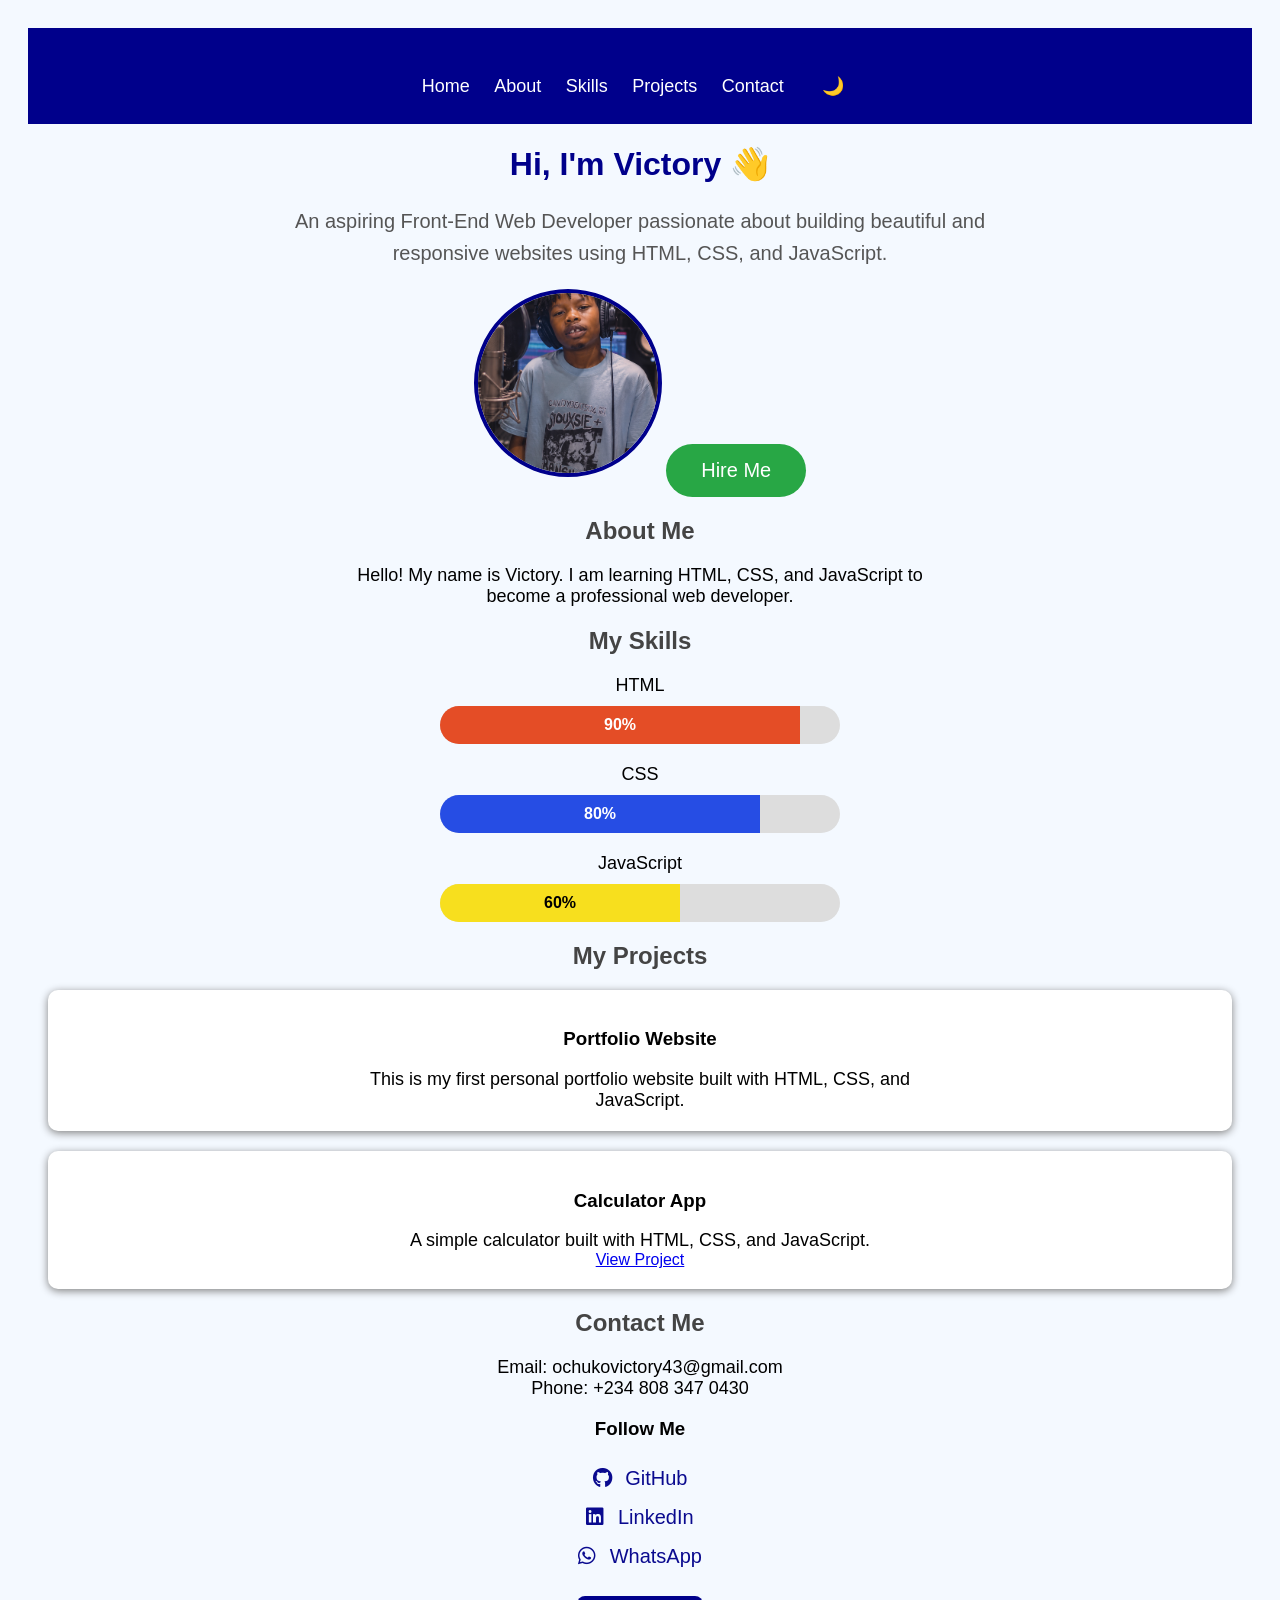
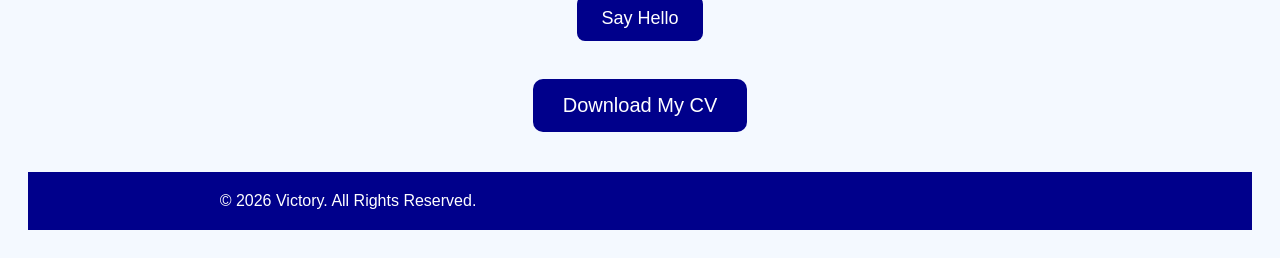
==== index.html @ af9e88bd "Add files via upload Update portfolio Website" ====
<!DOCTYPE html>
<html>
<head>
    <title>My First Website </title>
    <link rel="stylesheet" href="style.css">
    
<link rel="stylesheet" href="https://cdnjs.cloudflare.com/ajax/libs/font-awesome/6.5.2/css/all.min.css">
</head>
    <body>
  
<nav>
    <a href="#">Home</a>
    <a href="#about">About</a>
    <a href="#skills">Skills</a>
    <a href="#projects">Projects</a>
    <a href="#contact">Contact</a>
    <button onclick="toggleMode()">🌙</button>
</nav>
      
<h1>Hi, I'm Victory 👋</h1>

<p class="intro">
    An aspiring Front-End Web Developer passionate about building beautiful and responsive websites using HTML, CSS, and JavaScript.
</p>

<img src="victory.jpg" alt="Victory's Photo">

<a href="#contact">
    <button class="hire-btn">Hire Me</button>
</a>

<h2 id="about">About Me</h2>
<p>
Hello! My name is Victory. I am learning HTML, CSS, and JavaScript to become a professional web developer.
</p>

<section id="skills">
    <h2>My Skills</h2>

    <p>HTML</p>
    <div class="skill-bar">
        <div class="skill html">90%</div>
    </div>

    <p>CSS</p>
    <div class="skill-bar">
        <div class="skill css">80%</div>
    </div>

    <p>JavaScript</p>
    <div class="skill-bar">
        <div class="skill js">60%</div>
    </div>
</section>

<h2 id="projects">My Projects</h2>

<div class="project">
    <h3>Portfolio Website</h3>
    <p>This is my first personal portfolio website built with HTML, CSS, and JavaScript.</p>
</div>

<div class="project">
    <h3>Calculator App</h3>
    <p>A simple calculator built with HTML, CSS, and JavaScript.</p>
    <a href="Calculator/index.html" target="_blank">View Project</a>
</div>

<h2 id="contact">Contact Me</h2>
<p>Email: ochukovictory43@gmail.com</p>
<p>Phone: +234 808 347 0430</p>

<h3>Follow Me</h3>

<div class="social-links">

<a href="https://github.com/vicktory17" target="_blank">
    <i class="fab fa-github"></i> GitHub
</a><br>

<a href="https://linkedin.com/in/vicktory17" target="_blank">
    <i class="fab fa-linkedin"></i> LinkedIn
</a><br>

<a href="https://wa.me/2348083470430" target="_blank">
    <i class="fab fa-whatsapp"></i> WhatsApp
</a><br>

</div>

<button onclick="sayHello()">Say Hello</button>

<br><br>
<a href="cv.pdf" download>
    <button>Download My CV</button>
</a>

<footer>
    <p>© 2026 Victory. All Rights Reserved.</p>
</footer>

<script src="script.js"></script>
</body>
</html>
---- style.css ----
body {
    background-color: #f4f9ff;
    font-family: Arial, sans-serif;
    text-align: center;
    padding: 20px;
}

h1 {
    color: darkblue;
}

h2 {
    color: #444;
}

    img {
    width: 180px;
    height: 180px;
    border-radius: 50%;
    object-fit: cover;
    border: 4px solid darkblue;
}

p {
    font-size: 18px;
    max-width: 600px;
    margin: auto;
}

ul {
    list-style: none;
    padding: 0;
}

li {
    background: darkblue;
    color: white;
    margin: 10px auto;
    padding: 10px;
    width: 200px;
    border-radius: 8px;
}

button {
    margin-top: 20px;
    padding: 12px 24px;
    font-size: 18px;
    border: none;
    border-radius: 8px;
    background: darkblue;
    color: white;
}

nav {
    background-color: darkblue;
    padding: 15px;
    text-align: center;
}

nav a {
    color: white;
    text-decoration: none;
    margin: 10px;
    font-size: 18px;
}

.project {
    background: white;
    padding: 20px;
    margin: 20px;
    border-radius: 10px;
    box-shadow: 0 2px 8px gray;
}

html {
    scroll-behavior: smooth;
}

footer {
    background: darkblue;
    color: white;
    text-align: center;
    padding: 20px;
    margin-top: 40px;
}

footer p {
    margin: 0;
    font-size: 16px;
}

button {
    transition: 0.3s;
}

button:hover {
    background: royalblue;
    transform: scale(1.05);
}

a button {
    background: darkblue;
    color: white;
    padding: 15px 30px;
    border: none;
    border-radius: 10px;
    font-size: 20px;
    cursor: pointer;
    margin-top: 20px;
}

a button:hover {
    background: navy;
}

.dark-mode {
    background-color: #121212;
    color: white;
}

.dark-mode .project {
    background: #222;
    color: white;
}

.dark-mode nav {
    background: #000080;
}

.skill-bar {
    width: 90%;
    max-width: 400px;
    background: #ddd;
    border-radius: 20px;
    margin: 10px auto 20px;
    overflow: hidden;
}

.skill {
    color: white;
    text-align: center;
    padding: 10px 0;
    font-weight: bold;
    animation: fillBar 2s ease;
}

.html {
    width: 90%;
    background: #e44d26;
}

.css {
    width: 80%;
    background: #264de4;
}

.js {
    width: 60%;
    background: #f7df1e;
    color: black;
}

@keyframes fillBar {
    from {
        width: 0;
    }
}

section {
    animation: fadeIn 1s ease-in;
}

@keyframes fadeIn {
    from {
        opacity: 0;
        transform: translateY(30px);
    }

    to {
        opacity: 1;
        transform: translateY(0);
    }
}

.social-links a {
    display: inline-block;
    margin: 8px;
    font-size: 20px;
    text-decoration: none;
    color: #0a0a8f;
    transition: 0.3s;
}

.social-links a:hover {
    color: #ff9800;
    transform: scale(1.2);
}

.social-links i {
    margin-right: 8px;
}

.intro {
    font-size: 20px;
    max-width: 700px;
    margin: 20px auto;
    line-height: 1.6;
    color: #555;
}

.dark-mode .intro {
    color: #ddd;
}

.hire-btn {
    background: #28a745;
    color: white;
    padding: 15px 35px;
    border: none;
    border-radius: 30px;
    font-size: 20px;
    cursor: pointer;
    transition: 0.3s;
}

.hire-btn:hover {
    background: #218838;
    transform: scale(1.05);
}
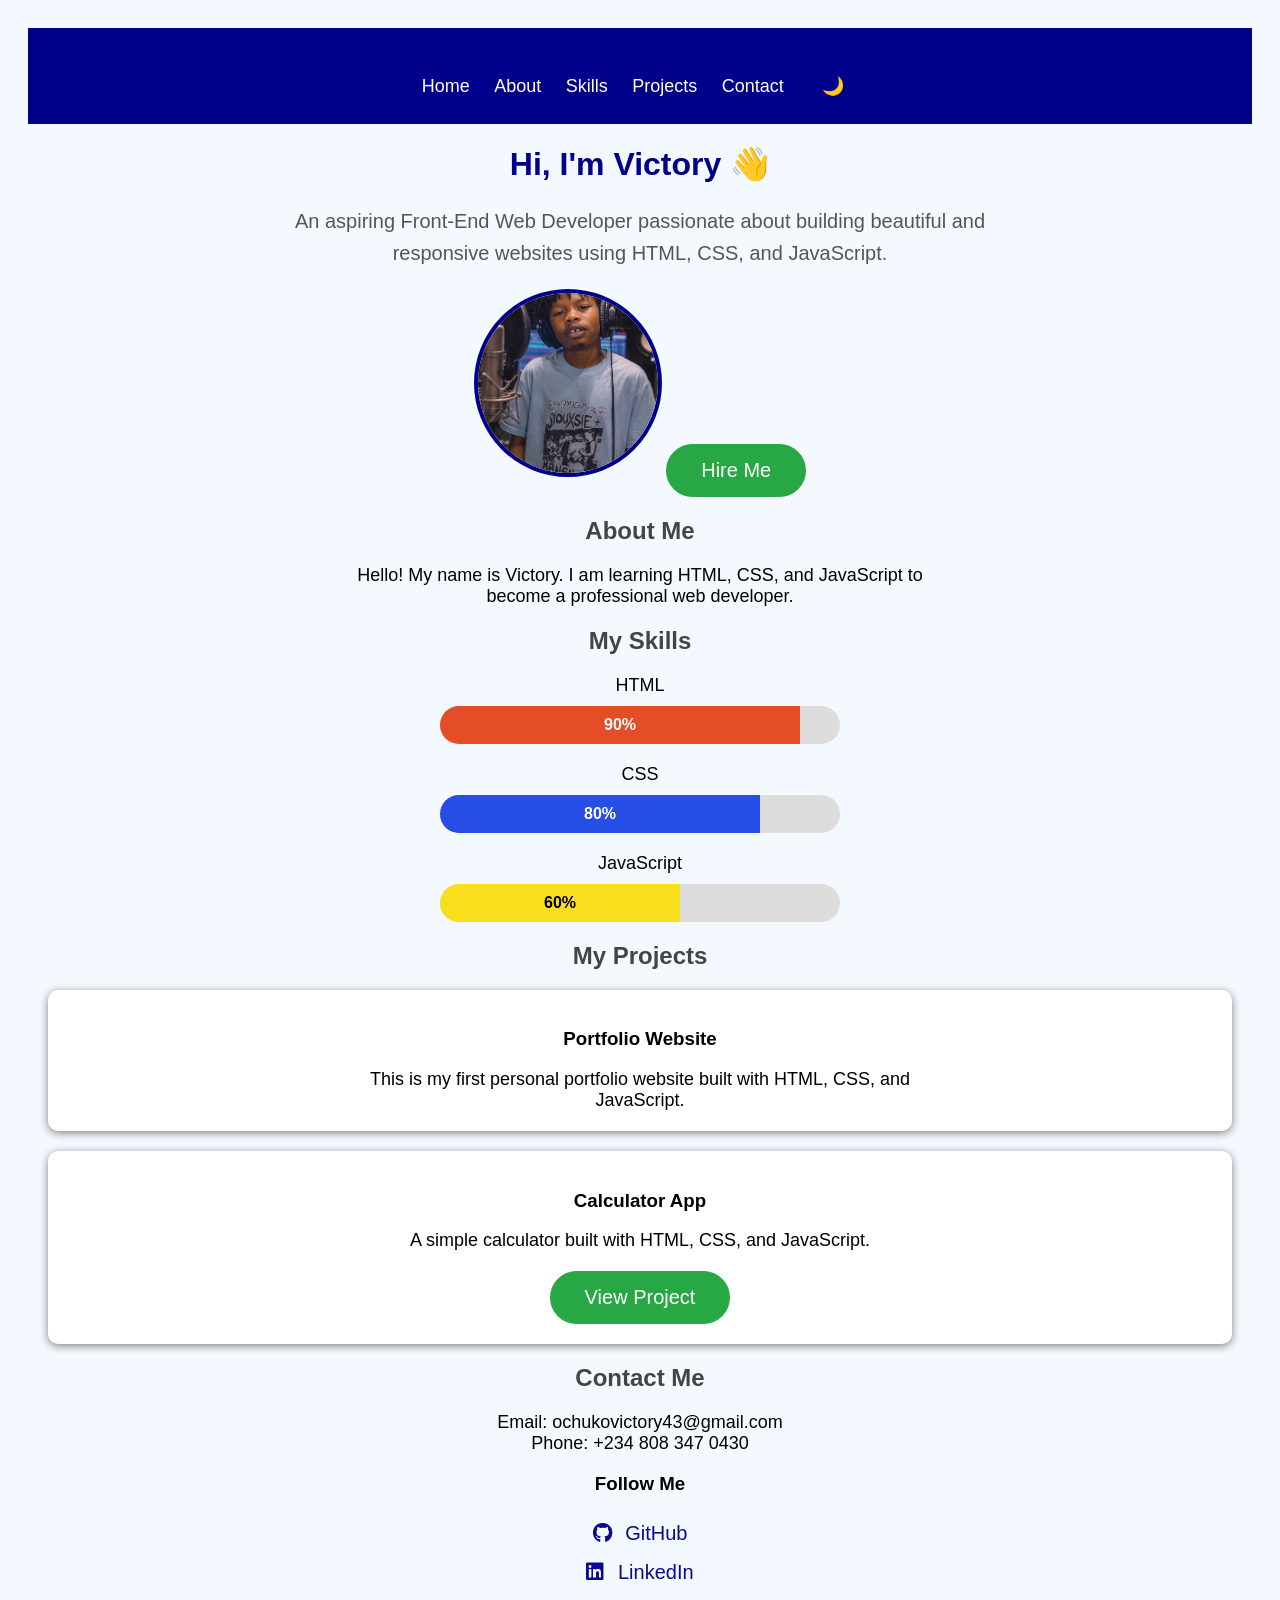
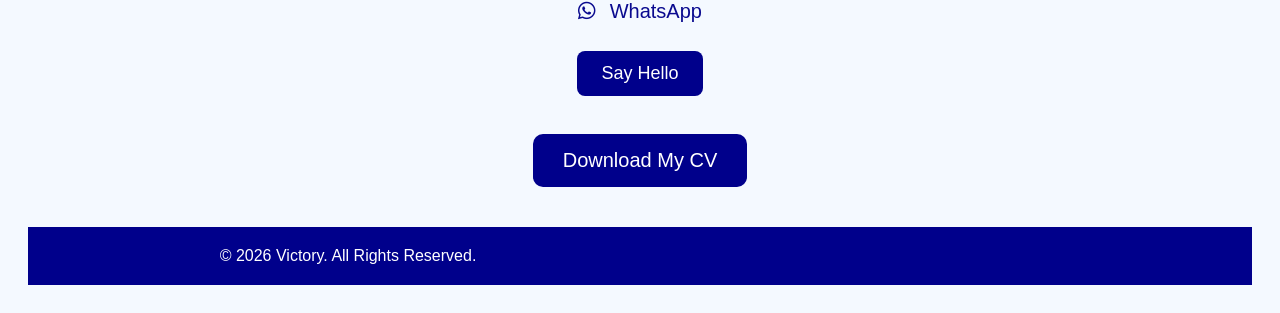
==== commit 0edb2376: "Add files via upload Update portfolio Website" ====
--- a/index.html
+++ b/index.html
@@ -63,7 +63,9 @@
 <div class="project">
     <h3>Calculator App</h3>
     <p>A simple calculator built with HTML, CSS, and JavaScript.</p>
-    <a href="Calculator/index.html" target="_blank">View Project</a>
+    <a href="Calculator/index.html" target="_blank">
+    <button class="hire-btn">View Project</button>
+</a>
 </div>
 
 <h2 id="contact">Contact Me</h2>
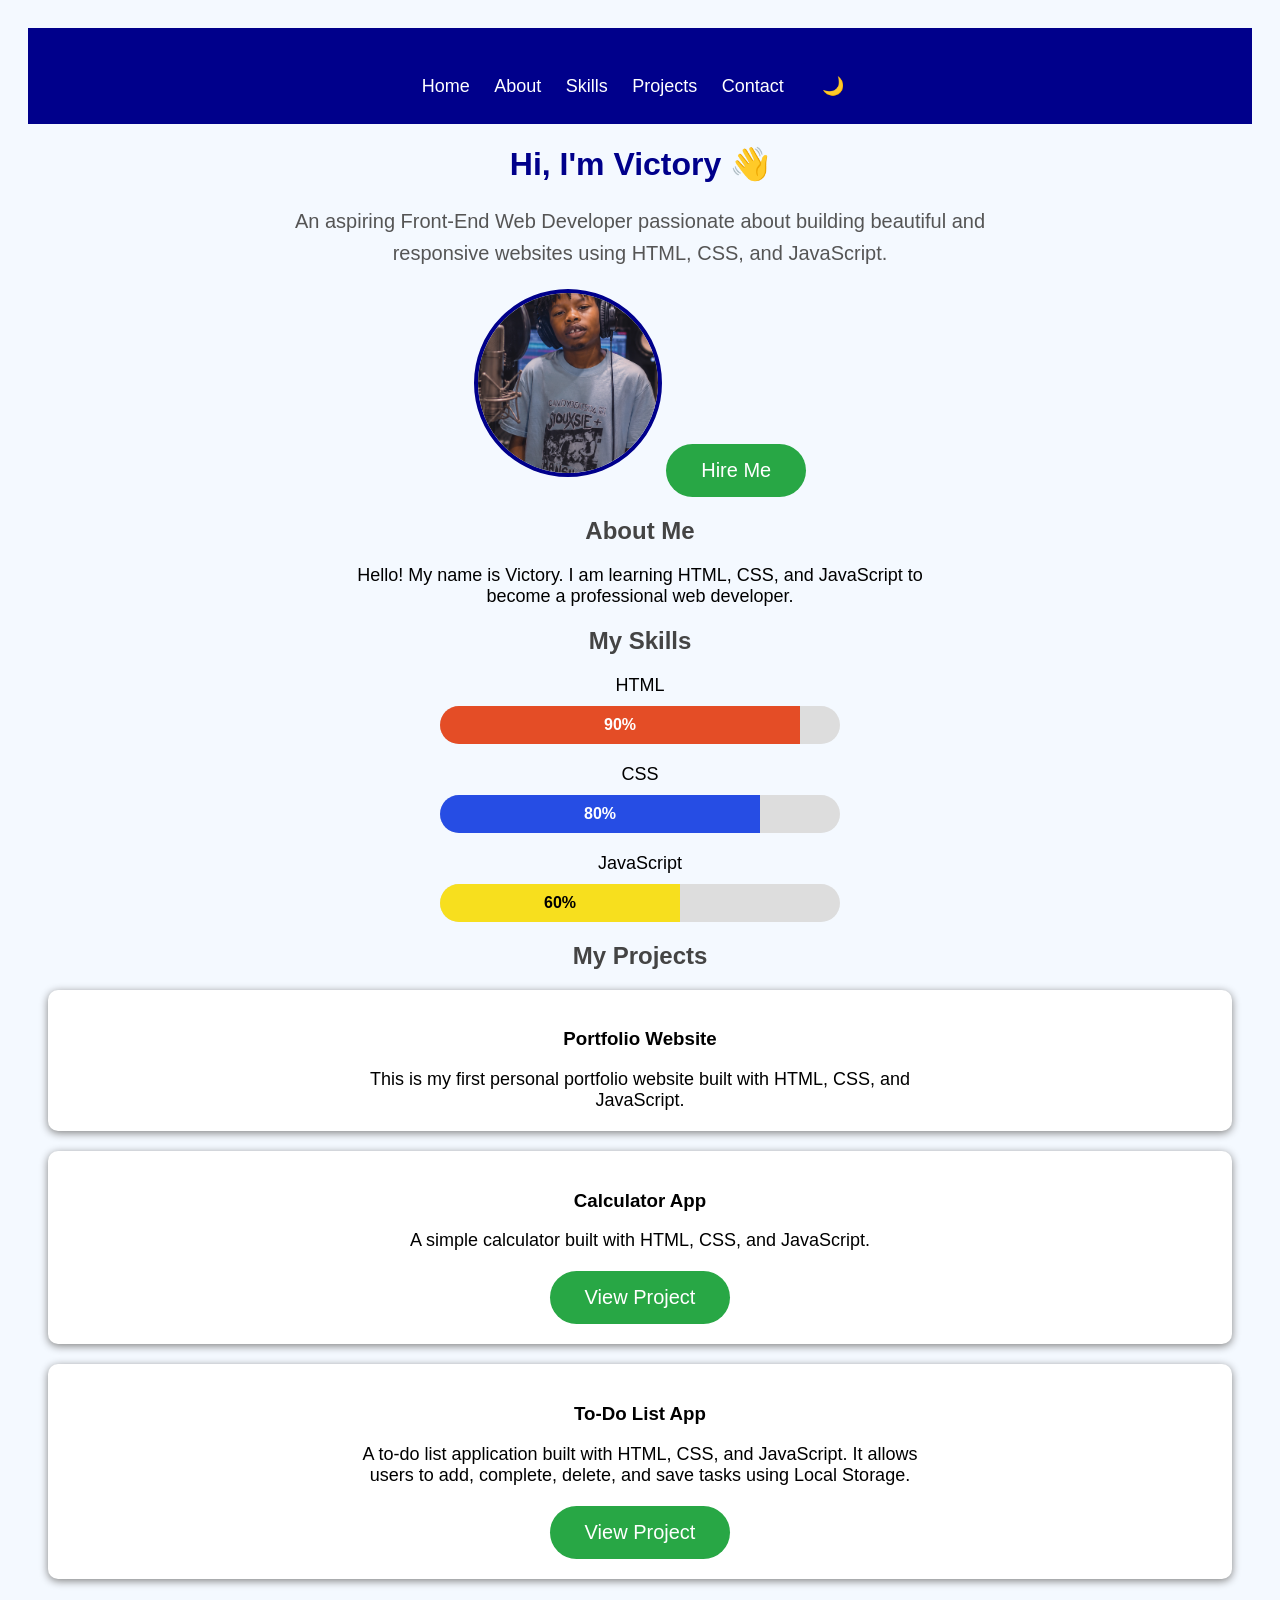
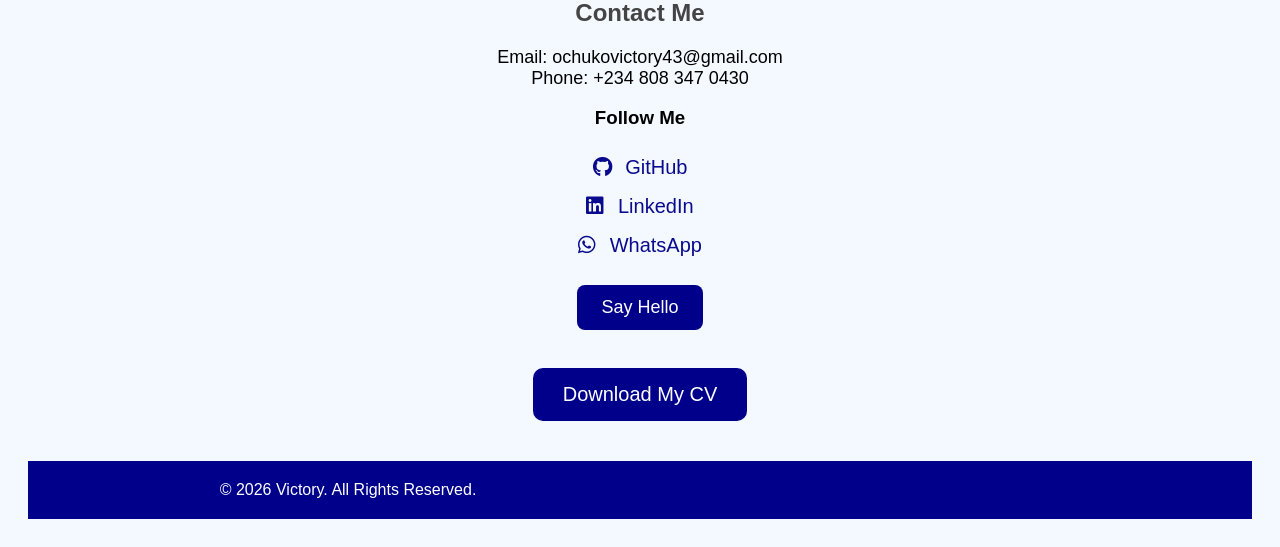
==== commit b94bf006: "Add files via upload Update portfolio Website" ====
--- a/index.html
+++ b/index.html
@@ -68,6 +68,15 @@
 </a>
 </div>
 
+<div class="project">
+    <h3>To-Do List App</h3>
+    <p>A to-do list application built with HTML, CSS, and JavaScript. It allows users to add, complete, delete, and save tasks using Local Storage.</p>
+
+    <a href="TodoApp/index.html" target="_blank">
+        <button class="hire-btn">View Project</button>
+    </a>
+</div>
+
 <h2 id="contact">Contact Me</h2>
 <p>Email: ochukovictory43@gmail.com</p>
 <p>Phone: +234 808 347 0430</p>
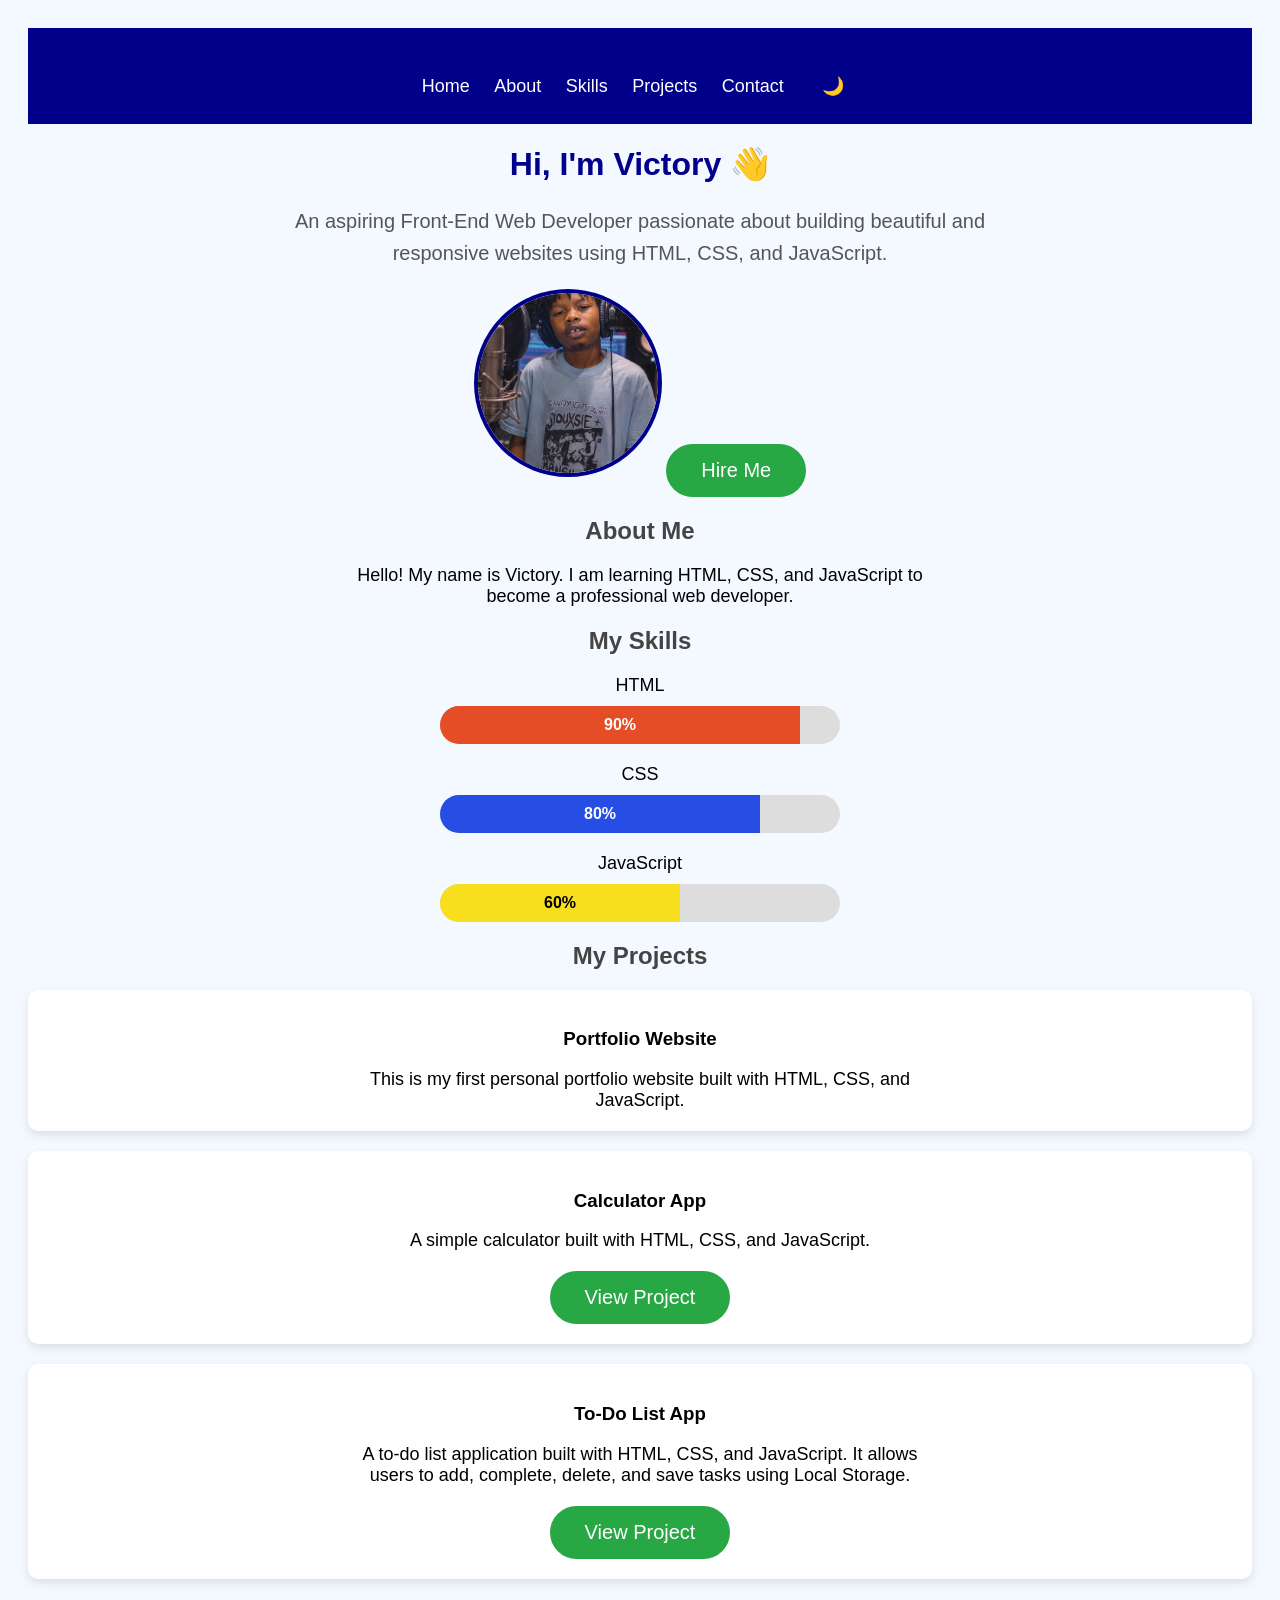
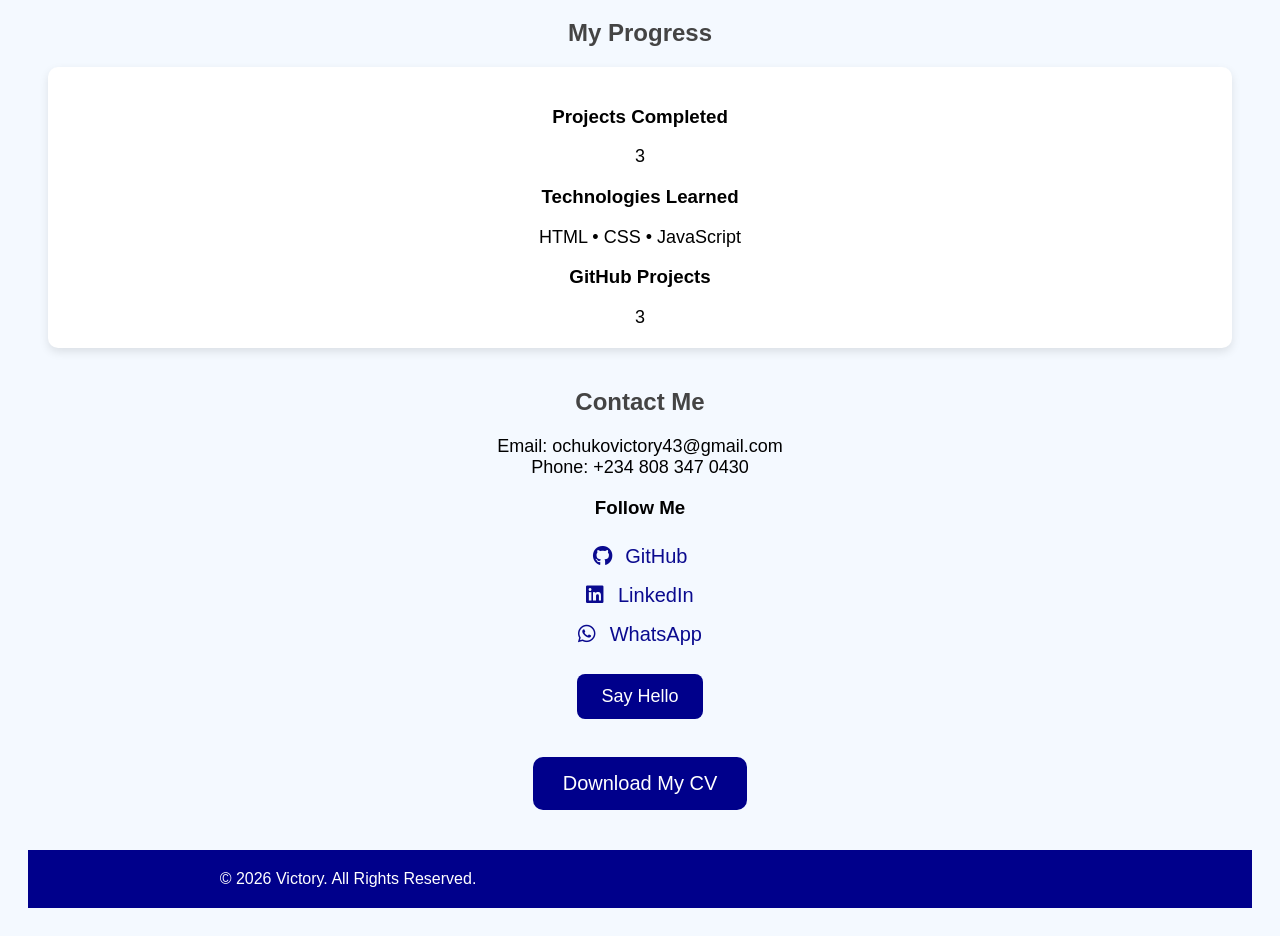
==== commit 37248cbb: "Add files via upload Update portfolio Website" ====
--- a/index.html
+++ b/index.html
@@ -77,6 +77,21 @@
     </a>
 </div>
 
+<section id="stats">
+    <h2>My Progress</h2>
+
+    <div class="project">
+        <h3>Projects Completed</h3>
+        <p>3</p>
+
+        <h3>Technologies Learned</h3>
+        <p>HTML • CSS • JavaScript</p>
+
+        <h3>GitHub Projects</h3>
+        <p>3</p>
+    </div>
+</section>
+
 <h2 id="contact">Contact Me</h2>
 <p>Email: ochukovictory43@gmail.com</p>
 <p>Phone: +234 808 347 0430</p>
--- a/style.css
+++ b/style.css
@@ -227,4 +227,27 @@
 .hire-btn:hover {
     background: #218838;
     transform: scale(1.05);
+}
+
+#stats {
+    text-align: center;
+    margin: 40px 20px;
+}
+
+#stats .project {
+    padding: 20px;
+}
+
+.project {
+    background: white;
+    padding: 20px;
+    margin: 20px 0;
+    border-radius: 10px;
+    box-shadow: 0 4px 10px rgba(0,0,0,0.1);
+    transition: transform 0.3s, box-shadow 0.3s;
+}
+
+.project:hover {
+    transform: translateY(-5px);
+    box-shadow: 0 8px 20px rgba(0,0,0,0.2);
 }
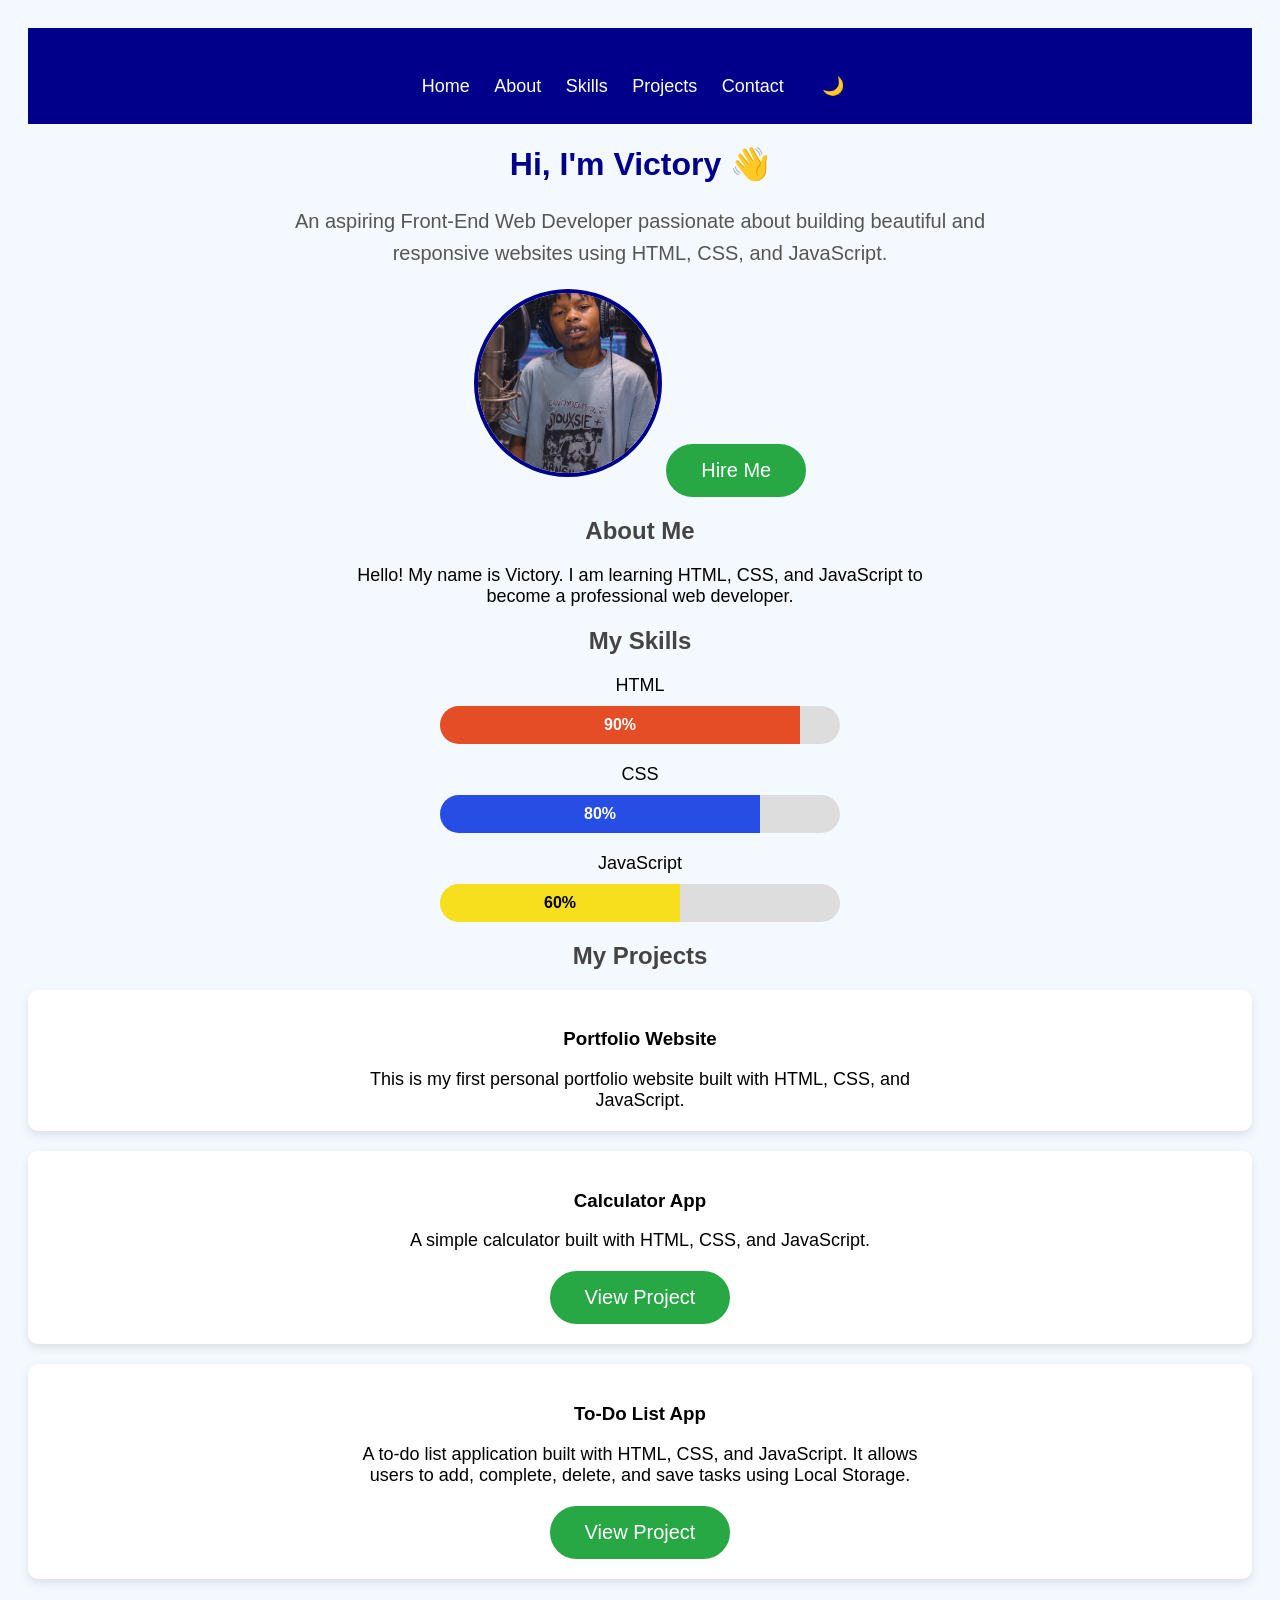
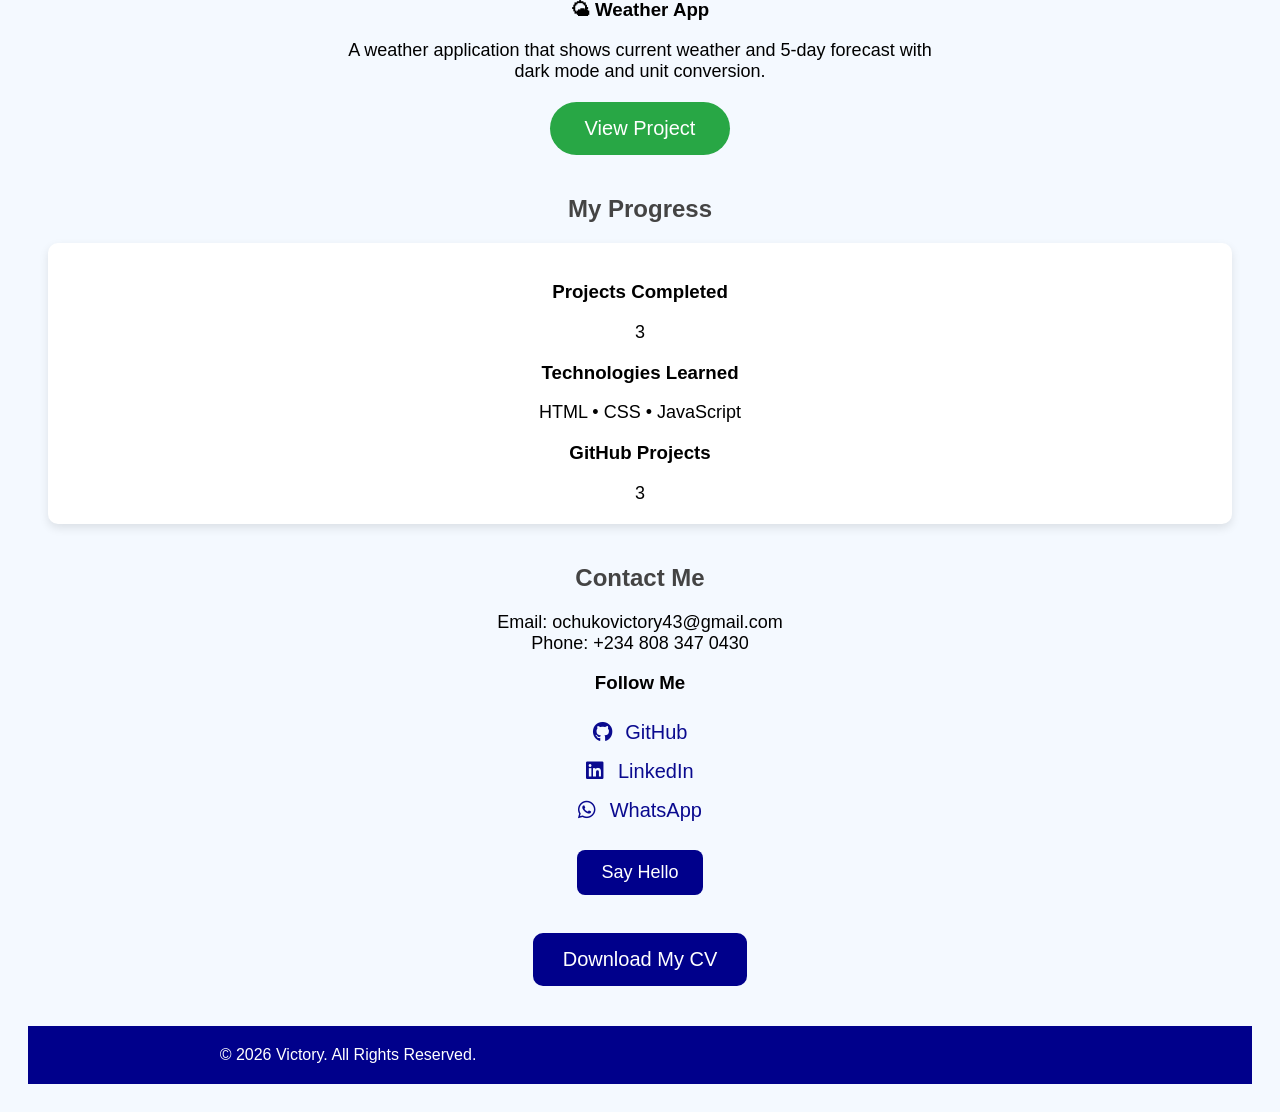
==== commit 3f772cc6: "Add files via upload" ====
--- a/index.html
+++ b/index.html
@@ -76,7 +76,20 @@
         <button class="hire-btn">View Project</button>
     </a>
 </div>
+      
+<!-- Weather App Card -->
+      <div class="project-card">
+    <h3>🌤 Weather App</h3>
+    <p>
+        A weather application that shows current weather and 5-day forecast
+        with dark mode and unit conversion.
+    </p>
 
+    <a href="WeatherApp/" class="btn" target="_blank"> 
+      <button class="hire-btn">View Project</button>
+    </a>
+    </div>
+      
 <section id="stats">
     <h2>My Progress</h2>
 
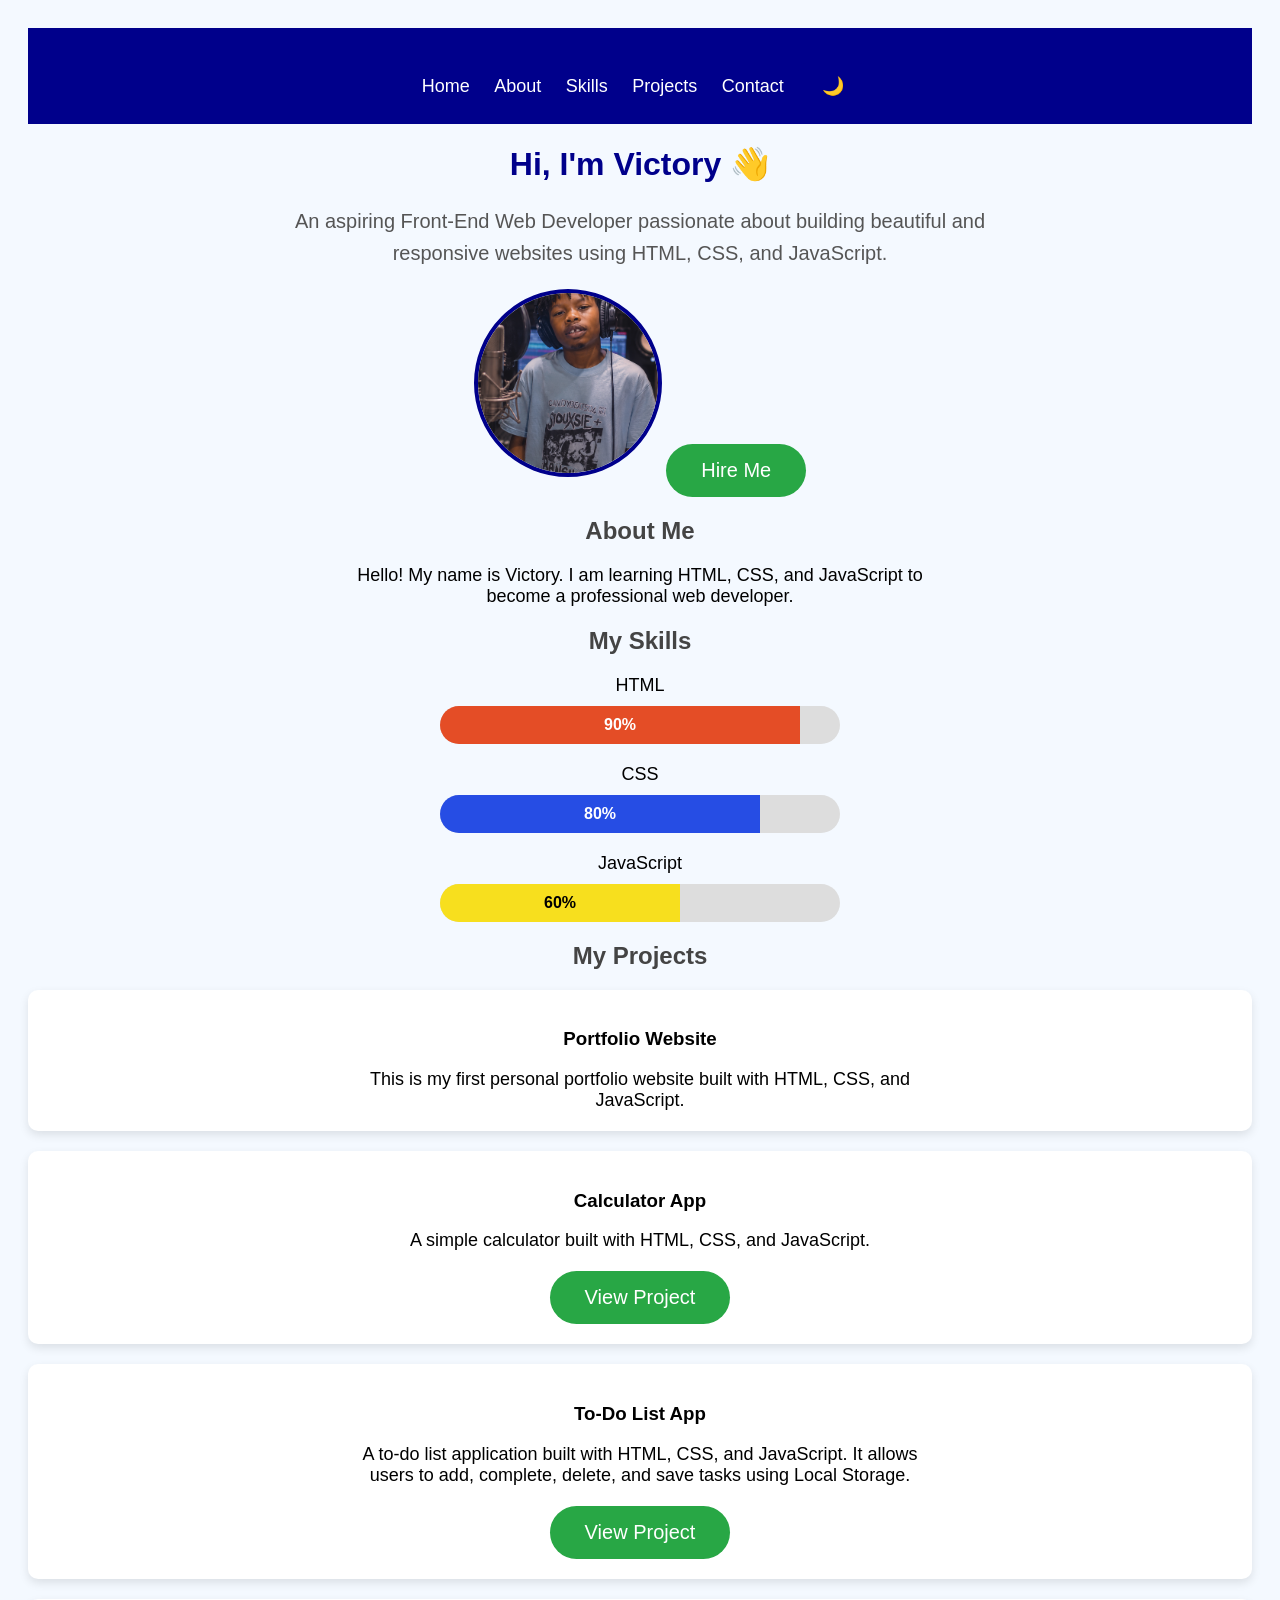
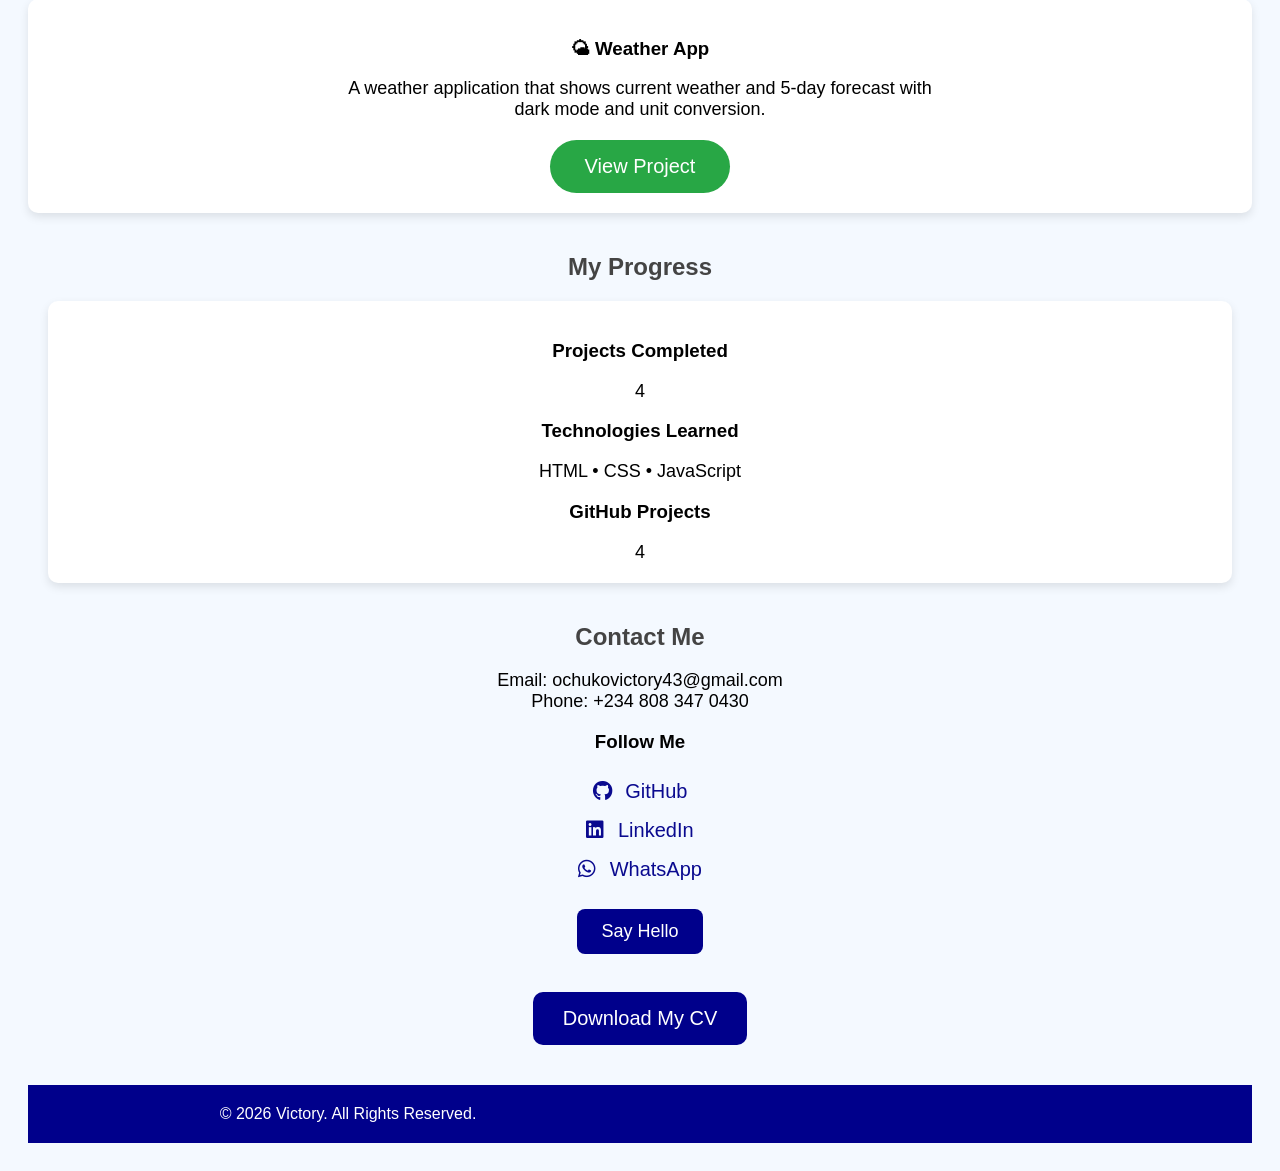
==== commit 4bef7217: "Add files via upload" ====
--- a/index.html
+++ b/index.html
@@ -1,7 +1,7 @@
 <!DOCTYPE html>
 <html>
 <head>
-    <title>My First Website </title>
+    <title>Victory's Portfolio</title>
     <link rel="stylesheet" href="style.css">
     
 <link rel="stylesheet" href="https://cdnjs.cloudflare.com/ajax/libs/font-awesome/6.5.2/css/all.min.css">
@@ -78,15 +78,15 @@
 </div>
       
 <!-- Weather App Card -->
-      <div class="project-card">
+      <div class="project">
     <h3>🌤 Weather App</h3>
     <p>
         A weather application that shows current weather and 5-day forecast
         with dark mode and unit conversion.
     </p>
 
-    <a href="WeatherApp/" class="btn" target="_blank"> 
-      <button class="hire-btn">View Project</button>
+    <a href="WeatherApp/" target="_blank">
+    <button class="hire-btn">View Project</button>
     </a>
     </div>
       
@@ -95,13 +95,13 @@
 
     <div class="project">
         <h3>Projects Completed</h3>
-        <p>3</p>
+        <p>4</p>
 
         <h3>Technologies Learned</h3>
         <p>HTML • CSS • JavaScript</p>
 
         <h3>GitHub Projects</h3>
-        <p>3</p>
+        <p>4</p>
     </div>
 </section>
 
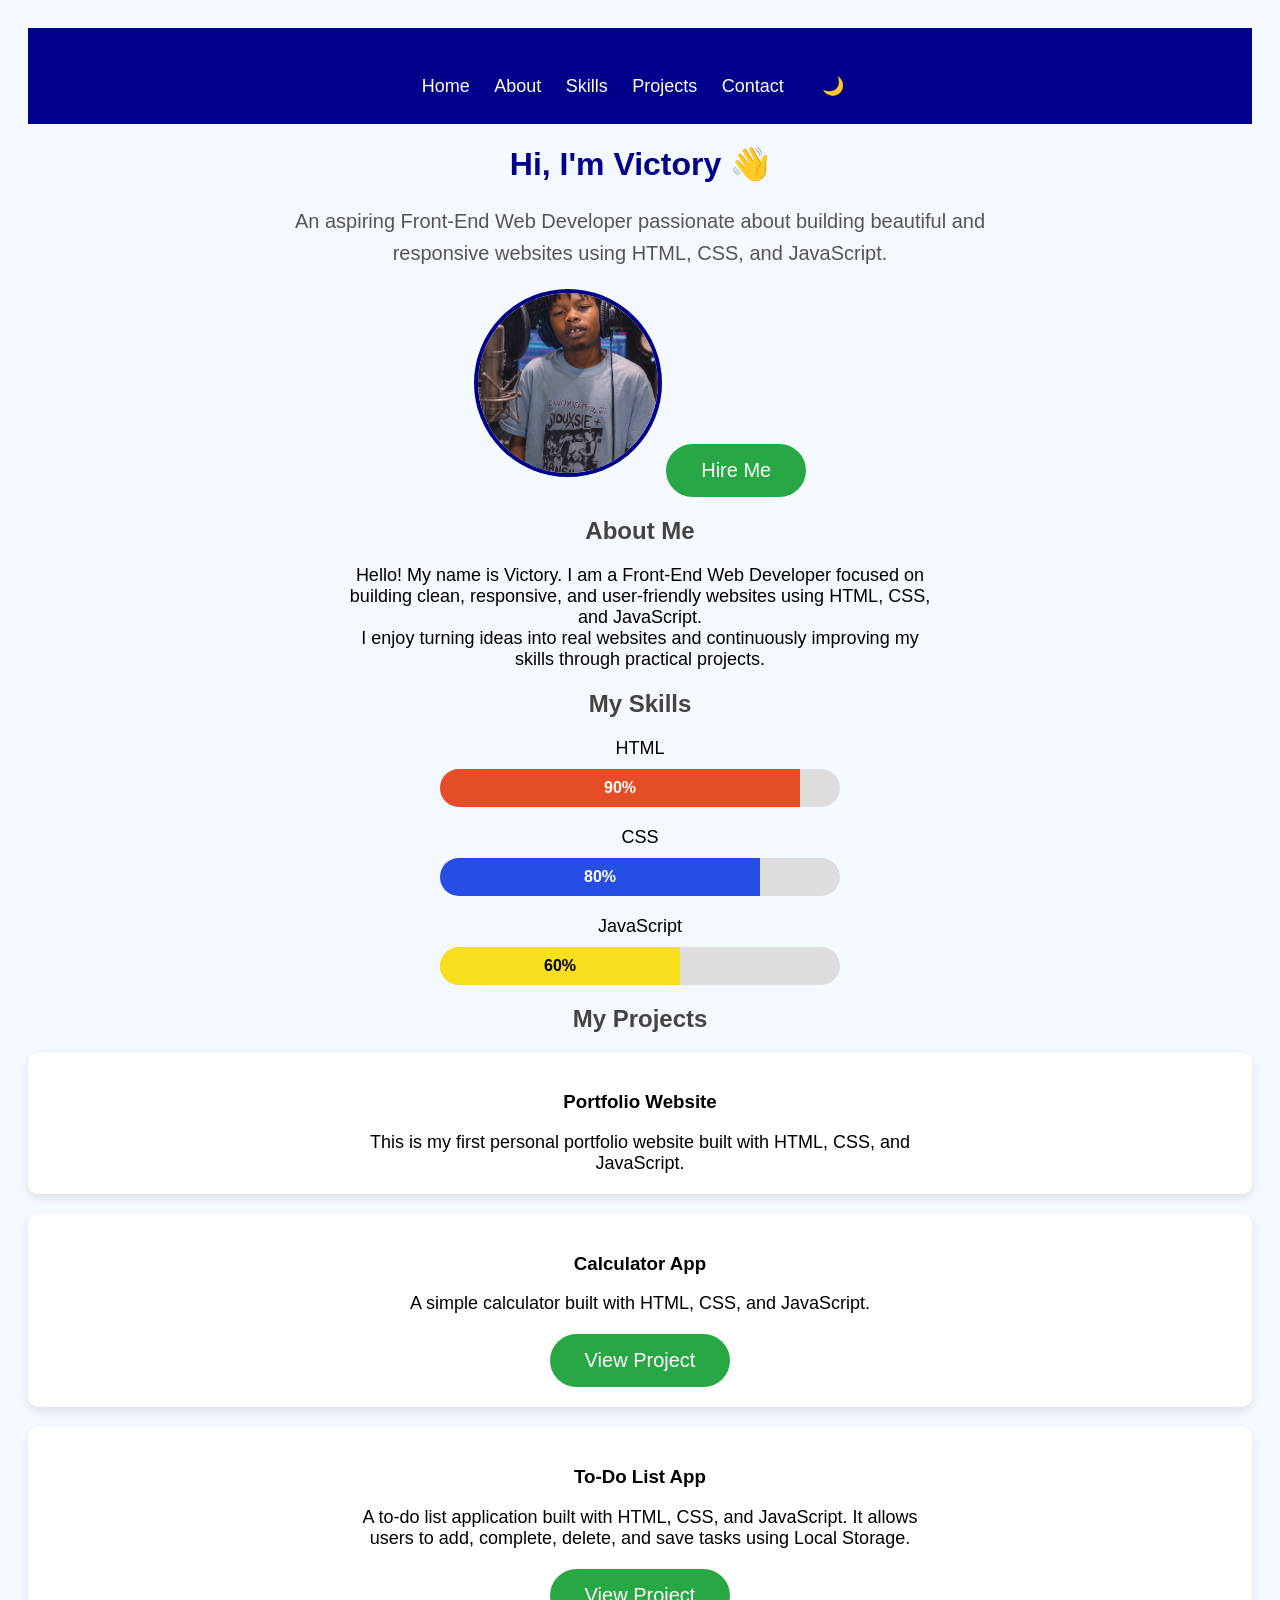
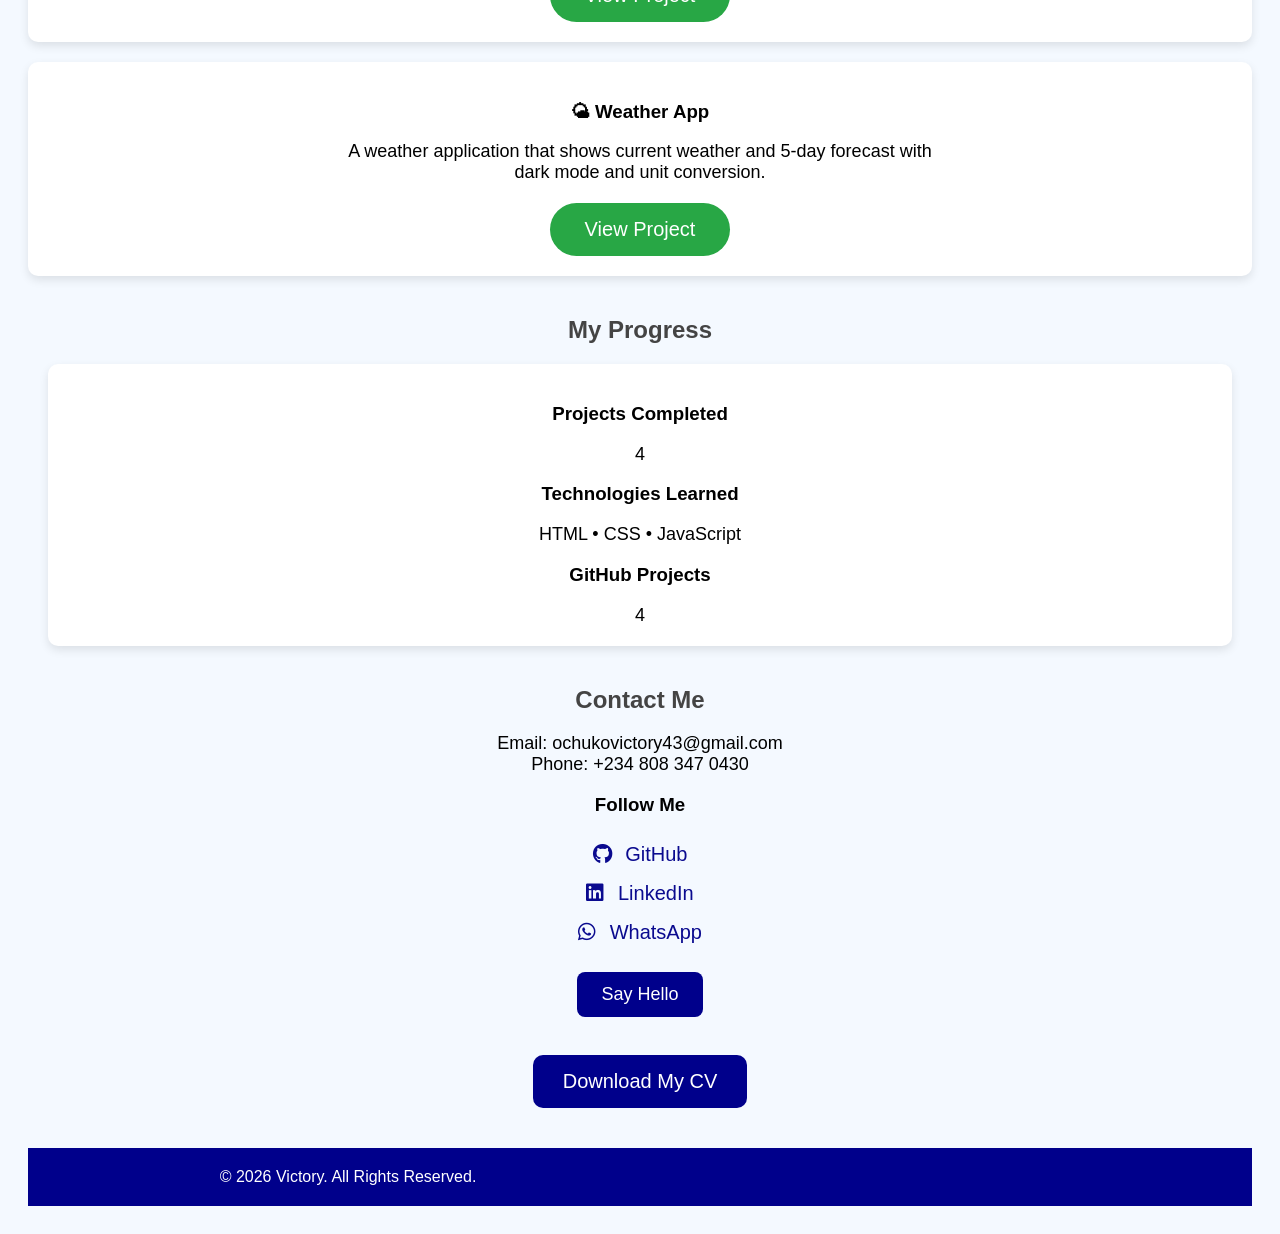
==== commit b3dbca1e: "Add files via upload" ====
--- a/index.html
+++ b/index.html
@@ -29,10 +29,18 @@
     <button class="hire-btn">Hire Me</button>
 </a>
 
-<h2 id="about">About Me</h2>
-<p>
-Hello! My name is Victory. I am learning HTML, CSS, and JavaScript to become a professional web developer.
-</p>
+<!-- About Me Section -->
+<section id="about" class="about">
+    <h2>About Me</h2>
+    <p>
+        Hello! My name is Victory. I am a Front-End Web Developer focused on building clean, 
+        responsive, and user-friendly websites using HTML, CSS, and JavaScript.
+    </p>
+    <p>
+        I enjoy turning ideas into real websites and continuously improving my skills 
+        through practical projects.
+    </p>
+</section>
 
 <section id="skills">
     <h2>My Skills</h2>
@@ -88,7 +96,7 @@
     <a href="WeatherApp/" target="_blank">
     <button class="hire-btn">View Project</button>
     </a>
-    </div>
+      </div>
       
 <section id="stats">
     <h2>My Progress</h2>
--- a/style.css
+++ b/style.css
@@ -61,16 +61,25 @@
 nav a {
     color: white;
     text-decoration: none;
-    margin: 10px;
+    margin: 8px 10px;
     font-size: 18px;
+}
+
+nav a:hover {
+    color: yellow;
 }
 
 .project {
     background: white;
     padding: 20px;
-    margin: 20px;
+    margin: 20px auto;
     border-radius: 10px;
     box-shadow: 0 2px 8px gray;
+  transition: transform 0.3s ease;
+}
+
+.project:hover {
+    transform: translateY(-5px);
 }
 
 html {
@@ -250,4 +259,5 @@
 .project:hover {
     transform: translateY(-5px);
     box-shadow: 0 8px 20px rgba(0,0,0,0.2);
-}+}
+
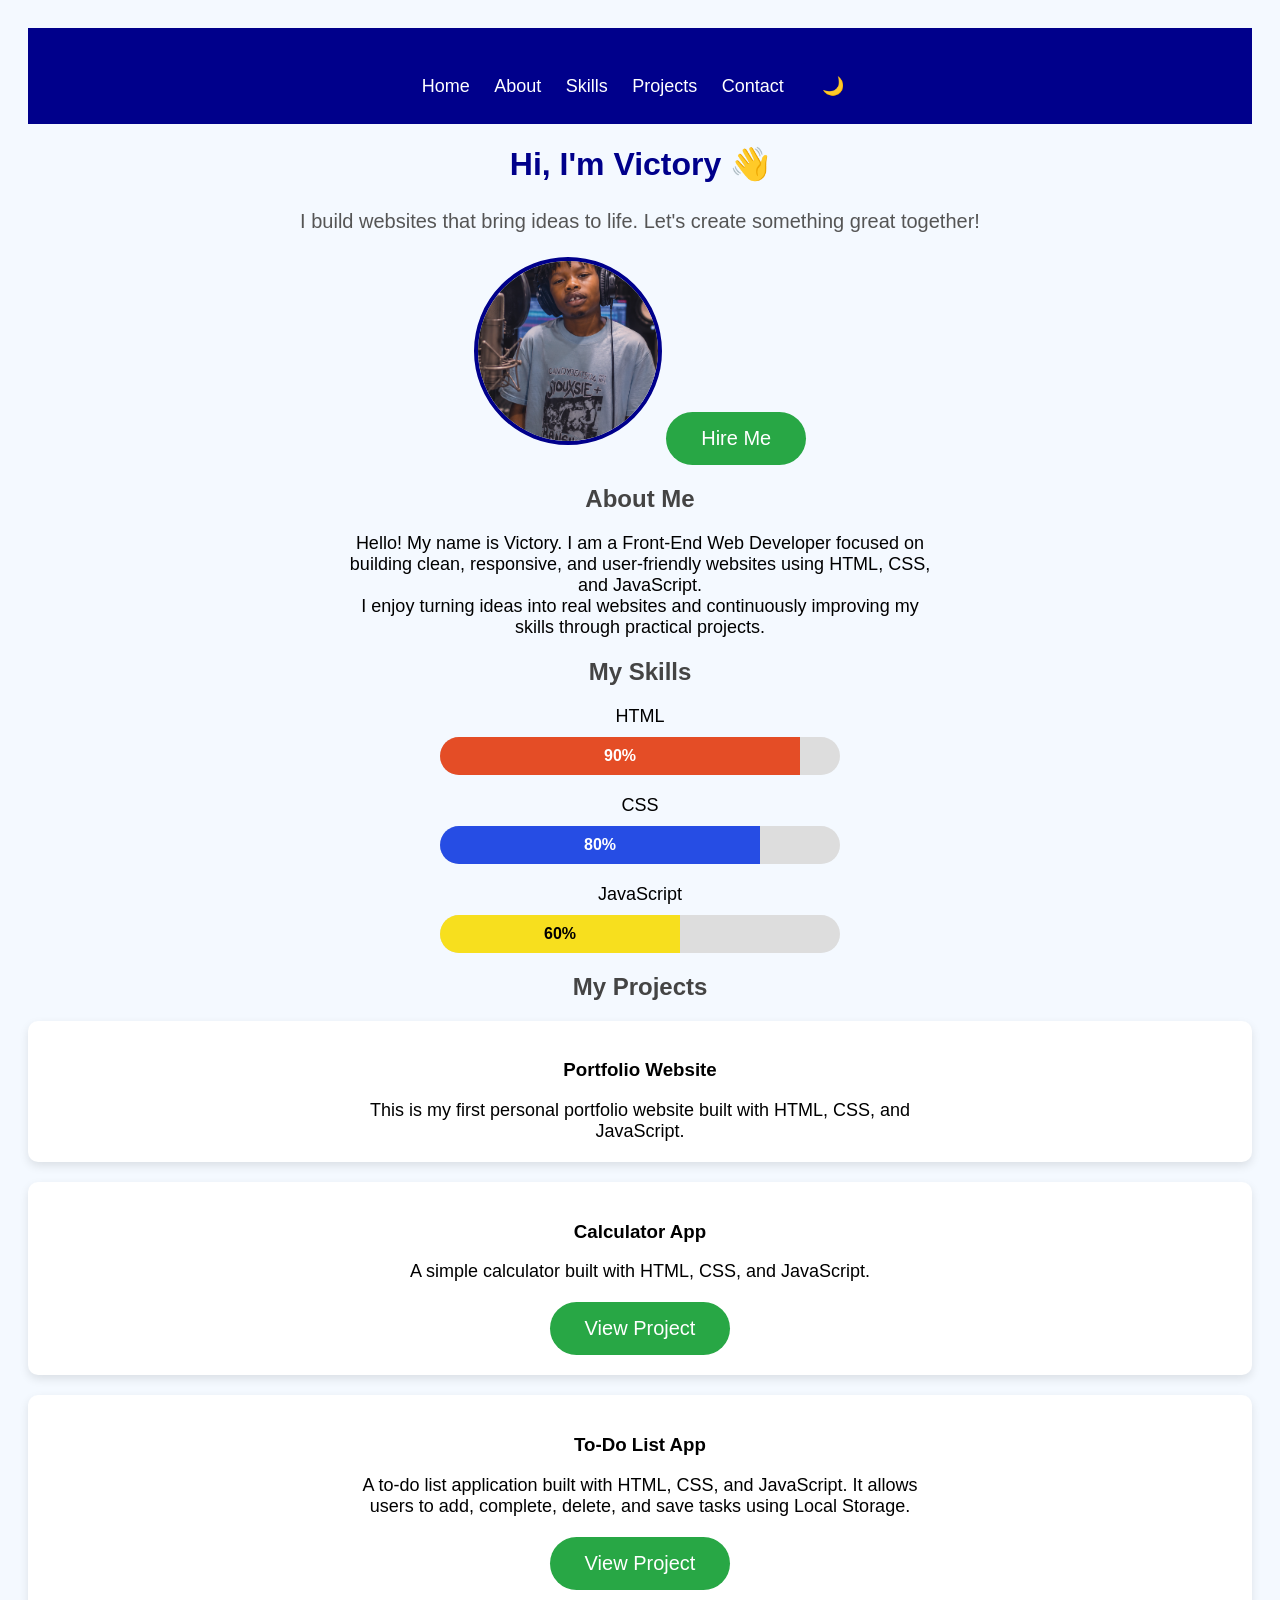
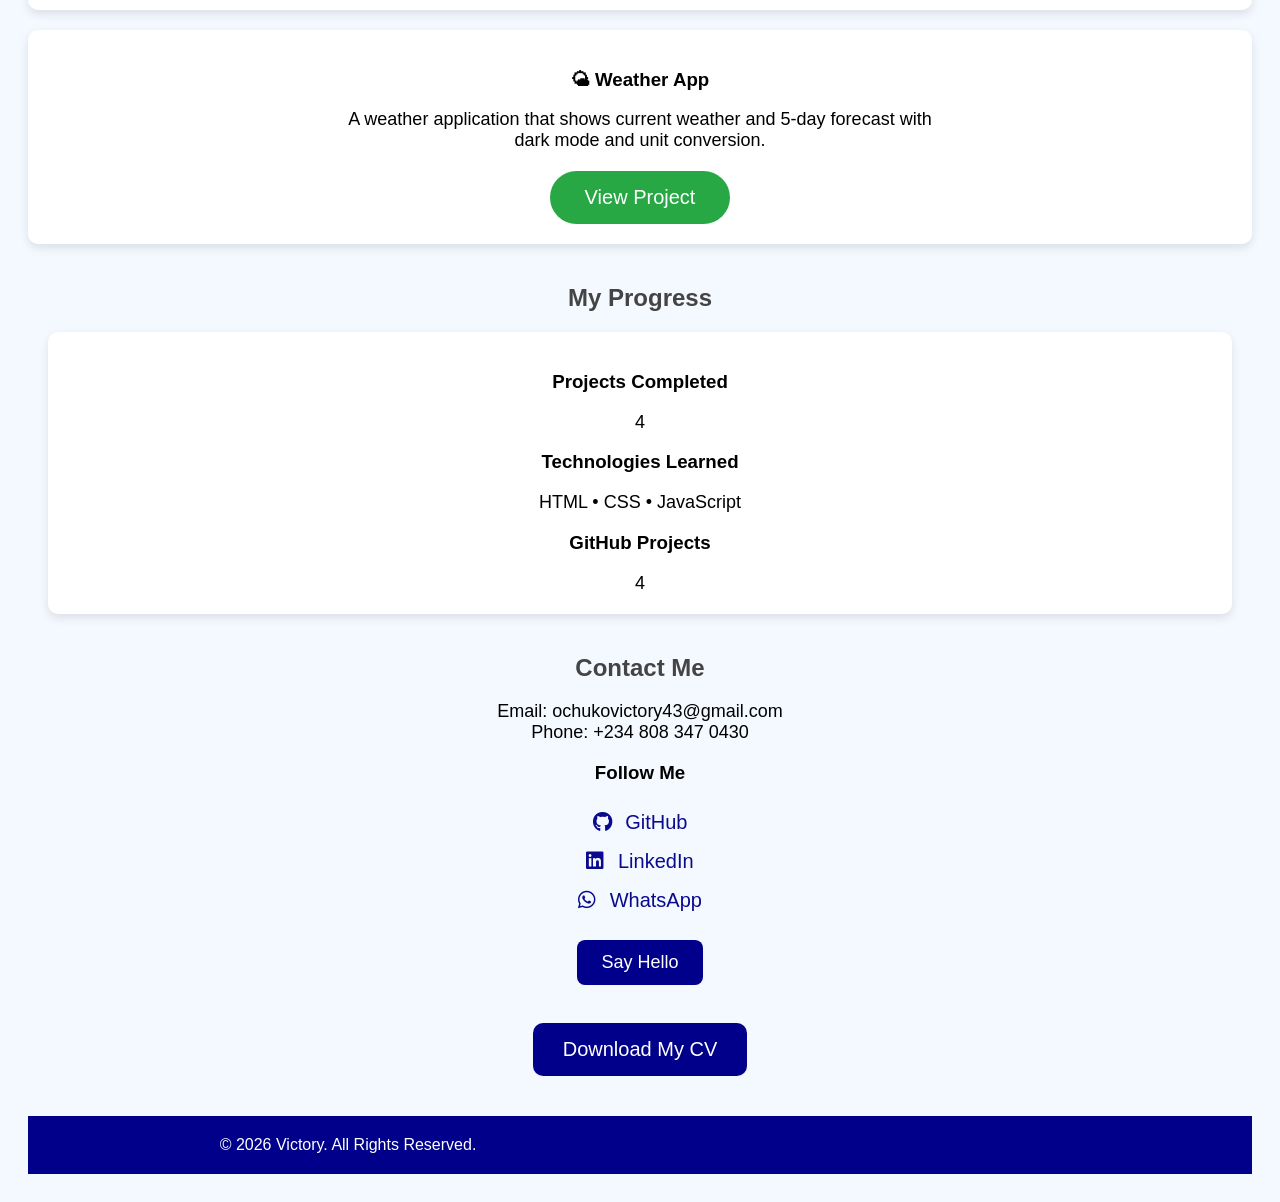
==== commit 58e4b045: "Add files via upload" ====
--- a/index.html
+++ b/index.html
@@ -20,7 +20,7 @@
 <h1>Hi, I'm Victory 👋</h1>
 
 <p class="intro">
-    An aspiring Front-End Web Developer passionate about building beautiful and responsive websites using HTML, CSS, and JavaScript.
+    I build websites that bring ideas to life. Let's create something great together!
 </p>
 
 <img src="victory.jpg" alt="Victory's Photo">
--- a/style.css
+++ b/style.css
@@ -128,6 +128,15 @@
     color: white;
 }
 
+.dark-mode .social-links a {
+color: #87cefa;
+text-decoration: none;
+}
+
+.dark-mode .social-links a:hover {
+color: #ffffff;
+}
+
 .dark-mode .project {
     background: #222;
     color: white;
@@ -261,3 +270,53 @@
     box-shadow: 0 8px 20px rgba(0,0,0,0.2);
 }
 
+body.dark-mode {
+    background-color: #121212;
+    color: #f1f1f1;
+}
+
+body.dark-mode h2,
+body.dark-mode h3 {
+    color: #ffffff;
+}
+
+body.dark-mode p {
+    color: #dddddd;
+}
+
+body.dark-mode .project-card {
+    background-color: #1e1e1e;
+    border: 1px solid #333;
+}
+
+body.dark-mode .btn {
+    background-color: #22c55e;
+    color: white;
+}
+
+/* Mobile Responsiveness */
+@media (max-width: 600px) {
+body {
+padding: 10px;
+}
+
+img {
+    max-width: 100%;
+    height: auto;
+}
+
+nav a {
+    display: inline-block;
+    margin: 8px;
+}
+
+.project {
+    width: 100%;
+    box-sizing: border-box;
+}
+
+button {
+    max-width: 100%;
+}
+
+}
